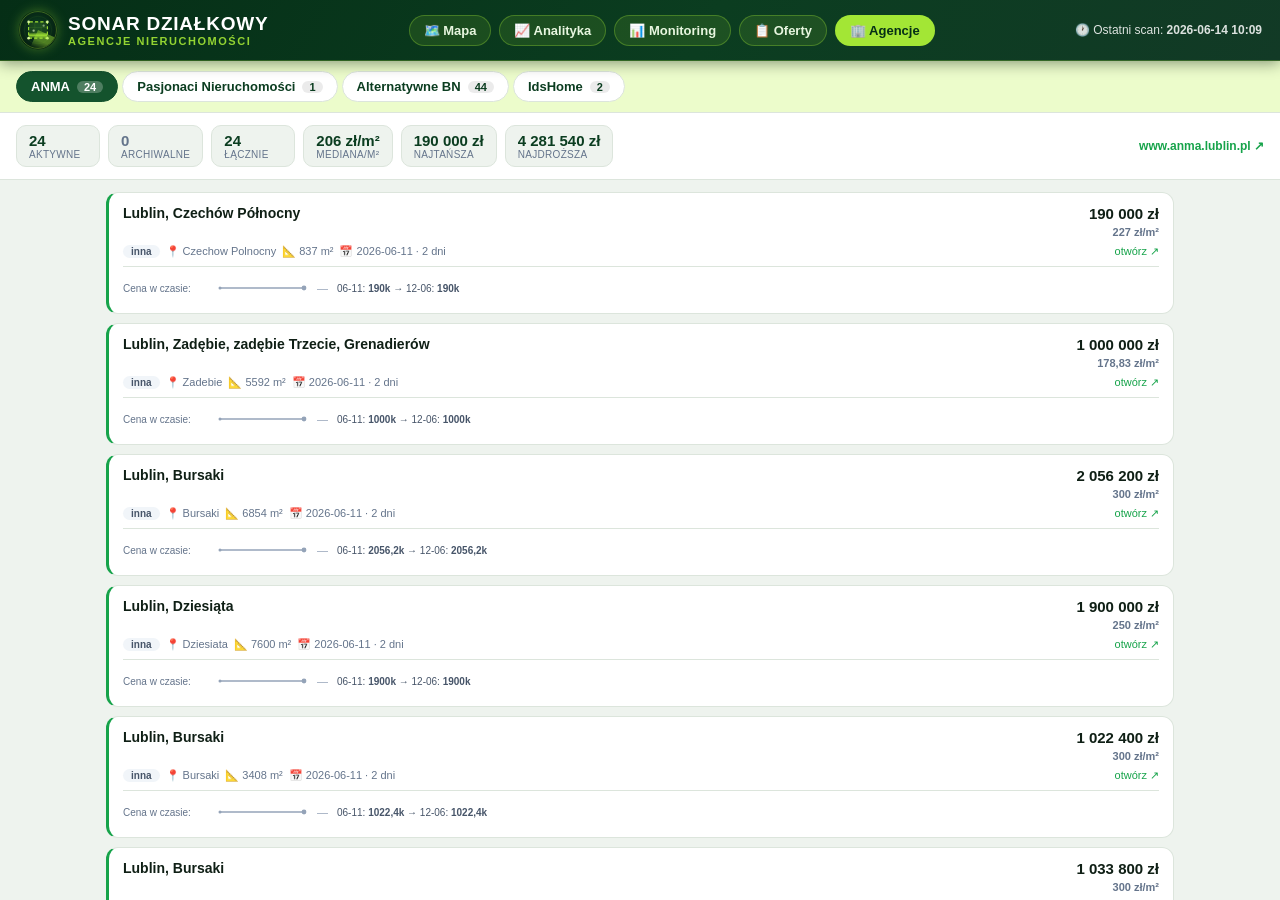
==== docs/agencje.html @ 2b039e90 "feat: strona Agencje + skala ceny/m² 10 stopni (zielony→fioletowy) Agencje: - docs/agencje.html (wzó" ====
<!DOCTYPE html>
<html lang="pl">
<head>
<meta charset="UTF-8">
<meta name="viewport" content="width=device-width, initial-scale=1.0">
<title>SONAR DZIAŁKOWY — Agencje</title>
<link rel="icon" type="image/svg+xml" href="favicon.svg?v=2">
<link rel="stylesheet" href="assets/style.css?v=2">
<style>
.ag-wrap{flex:1;overflow:auto;width:100%}
/* zakładki agencji */
.ag-tabs{display:flex;gap:4px;flex-wrap:wrap;padding:10px 16px;background:var(--lime-soft);border-bottom:1px solid var(--line)}
.ag-tab{cursor:pointer;border:1px solid var(--line);background:#fff;border-radius:999px;padding:7px 14px;font-size:13px;font-weight:700;color:var(--green-800);display:flex;align-items:center;gap:7px}
.ag-tab.active{background:var(--green-700);color:#fff;border-color:var(--green-700)}
.ag-tab .badge-cnt{background:rgba(0,0,0,.08);border-radius:999px;padding:0 7px;font-size:11px}
.ag-tab.active .badge-cnt{background:rgba(255,255,255,.25)}
/* statsbar */
.ag-stats{display:flex;gap:8px;flex-wrap:wrap;align-items:center;padding:12px 16px;border-bottom:1px solid var(--line);background:#fff}
.stat{display:flex;flex-direction:column;background:var(--bg);border:1px solid var(--line);border-radius:10px;padding:6px 12px;min-width:84px}
.stat .v{font-size:15px;font-weight:800;color:var(--green-800)}
.stat .v.dim{color:var(--muted)}
.stat .l{font-size:10px;color:var(--muted);text-transform:uppercase;letter-spacing:.03em}
.ag-link{margin-left:auto;font-size:12px;color:var(--green-600);text-decoration:none;font-weight:600}
.ag-link:hover{text-decoration:underline}
/* lista */
.ag-list{padding:12px 16px;max-width:1100px;margin:0 auto}
.of{background:#fff;border:1px solid var(--line);border-radius:12px;padding:12px 14px;margin-bottom:9px;border-left:3px solid var(--green-600)}
.of.inactive{opacity:.62;border-left-color:#cbd5e1}
.of-top{display:flex;justify-content:space-between;gap:10px;align-items:flex-start}
.of-t{font-size:14px;font-weight:700;color:var(--ink)}
.of-price{font-size:15px;font-weight:800;white-space:nowrap;text-align:right}
.of-meta{display:flex;gap:6px;flex-wrap:wrap;align-items:center;margin-top:6px}
.badge{font-size:10px;padding:1px 8px;border-radius:999px;font-weight:700;white-space:nowrap}
.b-type{background:#f1f5f9;color:#475569}
.b-dup{background:#ede9fe;color:#5b21b6}
.b-inact{background:#f1f5f9;color:#64748b;border:1px solid var(--line)}
.b-new{background:#dc2626;color:#fff}
.meta-txt{font-size:11px;color:var(--muted)}
.of-link{font-size:11px;color:var(--green-600);text-decoration:none;margin-left:auto}
.of-link:hover{text-decoration:underline}
.trend-up{color:#dc2626;font-weight:700}.trend-down{color:#16a34a;font-weight:700}.trend-flat{color:#94a3b8}
.hist-row{display:flex;align-items:center;gap:9px;margin-top:8px;padding-top:8px;border-top:1px solid var(--line)}
.hist-lbl{font-size:10px;color:var(--muted);width:84px;flex-shrink:0}
.hist-list{font-size:10px;color:#475569}
.divider{display:flex;align-items:center;gap:10px;margin:14px 0 8px}
.divider .line{flex:1;height:1px;background:var(--line)}
.divider span{font-size:11px;color:var(--muted);font-weight:600}
.empty{padding:40px;text-align:center;color:var(--muted)}
#ag-loading{padding:60px;text-align:center;color:var(--muted)}
@media(max-width:600px){.of-t{font-size:13px}}
</style>
</head>
<body>
<div id="app">
  <header class="header">
    <h1><span class="sonar-logo"></span><span>SONAR DZIAŁKOWY<span class="sub">agencje nieruchomości</span></span></h1>
    <nav class="header-nav">
      <a href="index.html">🗺️ Mapa</a>
      <a href="analytics.html">📈 Analityka</a>
      <a href="monitoring.html">📊 Monitoring</a>
      <a href="oferty.html">📋 Oferty</a>
      <a href="agencje.html" class="active">🏢 Agencje</a>
    </nav>
    <div class="header-meta">🕐 Ostatni scan: <strong id="last-scan">—</strong></div>
  </header>

  <div class="ag-wrap">
    <div id="ag-loading">⏳ Ładowanie danych agencji…</div>
    <div id="ag-main" style="display:none">
      <div class="ag-tabs" id="ag-tabs"></div>
      <div class="ag-stats" id="ag-stats"></div>
      <div class="ag-list" id="ag-list"></div>
    </div>
  </div>
</div>

<script src="assets/logo.js"></script>
<script>
const TODAY=new Date().toISOString().slice(0,10);
let DATA=null, CURRENT=null;

const PLN=n=>n==null?'—':n.toLocaleString('pl-PL')+' zł';
const PERM2=n=>n==null?'—':n.toLocaleString('pl-PL')+' zł/m²';
const AREA=n=>n==null?'—':n.toLocaleString('pl-PL')+' m²';
const dnum=d=>{const[y,m,da]=d.split('-').map(Number);return Date.UTC(y,m-1,da);};
function esc(s){return String(s==null?'':s).replace(/[&<>"]/g,m=>({'&':'&amp;','<':'&lt;','>':'&gt;','"':'&quot;'}[m]));}

function timeline(o){
  const start=(o.first_seen||'').slice(0,10);
  const ch=(o.price_changes||[]).filter(c=>c.changed_at&&c.new_price!=null);
  const initial=ch.length?ch[0].old_price:((o.price_history&&o.price_history.length)?o.price_history[0]:o.price);
  let tl=[]; if(start)tl.push({d:start,p:initial});
  ch.forEach(c=>tl.push({d:c.changed_at.slice(0,10),p:c.new_price}));
  if(!tl.length)tl=[{d:start||TODAY,p:o.price}];
  const endD=o.active?TODAY:((o.last_seen||'').slice(0,10)||TODAY);
  if(endD>tl.at(-1).d)tl.push({d:endD,p:o.price});
  return tl;
}
function spark(tl,w=92,h=26){
  if(tl.length<2)return `<svg width="${w}" height="${h}"><circle cx="${w/2}" cy="${h/2}" r="2.2" fill="#94a3b8"/></svg>`;
  const xs=tl.map(p=>dnum(p.d)),ys=tl.map(p=>p.p);
  const x0=Math.min(...xs),x1=Math.max(...xs),y0=Math.min(...ys),y1=Math.max(...ys);
  const sx=v=>x1===x0?w/2:4+(v-x0)/(x1-x0)*(w-8);
  const sy=v=>y1===y0?h/2:h-4-(v-y0)/(y1-y0)*(h-8);
  let d='';tl.forEach((p,i)=>{const X=sx(xs[i]),Y=sy(p.p);d+=(i===0?`M${X} ${Y}`:`H${X} V${Y}`);});
  const col=tl.at(-1).p<tl[0].p?'#16a34a':tl.at(-1).p>tl[0].p?'#dc2626':'#94a3b8';
  return `<svg width="${w}" height="${h}" viewBox="0 0 ${w} ${h}" style="flex-shrink:0"><path d="${d}" fill="none" stroke="${col}" stroke-width="1.6" stroke-linejoin="round"/>${tl.map((p,i)=>`<circle cx="${sx(xs[i])}" cy="${sy(p.p)}" r="${i===tl.length-1?2.4:1.5}" fill="${col}"/>`).join('')}</svg>`;
}
function alsoAtTxt(o){
  if(!o.also_at)return '';
  const labels={olx:'OLX',otodom:'Otodom',adresowo:'Adresowo'};
  const arr=Array.isArray(o.also_at)?o.also_at:[o.also_at];
  const srcs=[...new Set(arr.map(x=>(typeof x==='string'?x:x.source||'').split(':')[0]).filter(Boolean))]
    .map(s=>labels[s]||s);
  return srcs.length?`<span class="badge b-dup">też na: ${srcs.join(', ')}</span>`:
    (o.duplicate_of?'<span class="badge b-dup">duplikat portalu</span>':'');
}

function offerCard(o){
  const tl=timeline(o);
  const delta=tl.length>1?tl.at(-1).p-tl[0].p:0;
  const trend=delta<0?`<span class="trend-down">▼ ${PLN(Math.abs(delta))}</span>`:delta>0?`<span class="trend-up">▲ ${PLN(Math.abs(delta))}</span>`:'<span class="trend-flat">—</span>';
  const histList=tl.length>1?tl.map(p=>`${p.d.slice(5)}: <b>${(p.p/1000).toLocaleString('pl-PL')}k</b>`).join(' → '):'';
  return `<div class="of ${o.active?'':'inactive'}">
    <div class="of-top">
      <span class="of-t">${esc(o.title||'—')}</span>
      <span class="of-price">${PLN(o.price)}<br><span class="meta-txt">${PERM2(o.price_per_m2)}</span></span>
    </div>
    <div class="of-meta">
      <span class="badge b-type">${esc(o.plot_type||'inna')}</span>
      ${o.district?`<span class="meta-txt">📍 ${esc(o.district)}</span>`:''}
      <span class="meta-txt">📐 ${AREA(o.area_m2)}</span>
      ${alsoAtTxt(o)}
      ${o.active?'':'<span class="badge b-inact">nieaktywna</span>'}
      <span class="meta-txt">📅 ${(o.first_seen||'—').slice(0,10)}${!o.active&&o.last_seen?' → '+o.last_seen.slice(0,10):''} · ${o.days_active||0} dni</span>
      <a class="of-link" href="${esc(o.url)}" target="_blank" rel="noopener">otwórz ↗</a>
    </div>
    <div class="hist-row"><span class="hist-lbl">Cena w czasie:</span>${spark(tl)} <span style="font-size:11px">${trend}</span>
      ${histList?`<span class="hist-list">${histList}</span>`:'<span class="hist-list" style="color:#cbd5e1">brak zmian ceny</span>'}</div>
  </div>`;
}

function renderAgency(key){
  CURRENT=key;
  const a=DATA.agencies[key];
  // tabs
  document.getElementById('ag-tabs').innerHTML=DATA.agency_keys.map(k=>{
    const ag=DATA.agencies[k];
    return `<div class="ag-tab ${k===key?'active':''}" onclick="renderAgency('${k}')">${esc(ag.name)}<span class="badge-cnt">${ag.stats.active}</span></div>`;
  }).join('');
  // stats
  const s=a.stats;
  const stat=(v,l,dim)=>`<div class="stat"><span class="v ${dim?'dim':''}">${v}</span><span class="l">${l}</span></div>`;
  document.getElementById('ag-stats').innerHTML=
    stat(s.active,'aktywne')+stat(s.inactive,'archiwalne',true)+stat(s.total,'łącznie')
    +(s.median_per_m2!=null?stat(PERM2(s.median_per_m2),'mediana/m²'):'')
    +(s.min_price!=null?stat(PLN(s.min_price),'najtańsza'):'')
    +(s.max_price!=null?stat(PLN(s.max_price),'najdroższa'):'')
    +`<a class="ag-link" href="${esc(a.url)}" target="_blank" rel="noopener">${esc((a.url||'').replace('https://','').replace(/\/$/,''))} ↗</a>`;
  // list
  const active=a.offers.filter(o=>o.active), arch=a.offers.filter(o=>!o.active);
  let html='';
  if(!a.offers.length)html='<div class="empty">📭 Brak ofert tej agencji w bazie.</div>';
  else{
    html+=active.map(offerCard).join('');
    if(arch.length){
      html+=`<div class="divider"><div class="line"></div><span>archiwalne (${arch.length})</span><div class="line"></div></div>`;
      html+=arch.map(offerCard).join('');
    }
  }
  document.getElementById('ag-list').innerHTML=html;
  if(history.replaceState)history.replaceState(null,'','#'+key);
}

async function load(){
  try{
    const res=await fetch('agency_data.json?v='+Date.now());
    if(!res.ok)throw new Error('HTTP '+res.status);
    DATA=await res.json();
    document.getElementById('last-scan').textContent=(DATA.last_scan||DATA.generated_at||'—').slice(0,16).replace('T',' ');
    document.getElementById('ag-loading').style.display='none';
    document.getElementById('ag-main').style.display='block';
    const hash=location.hash.slice(1);
    const start=DATA.agencies[hash]?hash:DATA.agency_keys[0];
    renderAgency(start);
  }catch(e){
    document.getElementById('ag-loading').innerHTML='❌ Błąd ładowania agency_data.json: '+e.message
      +'<br><small>Plik powstaje przy skanie / uruchomieniu agency_generator.py</small>';
  }
}
load();
</script>
</body>
</html>
---- docs/assets/style.css ----
:root {
    --ink: #0f1f15;
    --bg: #eef3ee;
    --card: #ffffff;
    --line: #dce5dc;
    --green-900: #052e16;
    --green-800: #0b3d20;
    --green-700: #14532d;
    --green-600: #16a34a;
    --lime: #a3e635;
    --lime-soft: #ecfccb;
    --muted: #64748b;
}

* { margin: 0; padding: 0; box-sizing: border-box; }

body {
    font-family: 'Segoe UI', -apple-system, BlinkMacSystemFont, Roboto, sans-serif;
    background: var(--bg);
    color: var(--ink);
}

#app { display: flex; flex-direction: column; height: 100vh; }

/* ===== Header ===== */
.header {
    background: linear-gradient(120deg, var(--green-900) 0%, var(--green-800) 55%, #123a26 100%);
    color: white;
    padding: 10px 18px;
    display: flex;
    align-items: center;
    justify-content: space-between;
    flex-wrap: wrap;
    gap: 10px;
    box-shadow: 0 2px 14px rgba(2, 22, 10, 0.45);
    z-index: 1001;
    border-bottom: 1px solid rgba(163, 230, 53, 0.25);
}
.header h1 {
    font-size: 19px;
    font-weight: 800;
    letter-spacing: 0.04em;
    display: flex;
    align-items: center;
    gap: 10px;
}
.header h1 .sub {
    font-size: 11px;
    font-weight: 600;
    color: var(--lime);
    letter-spacing: 0.14em;
    display: block;
    text-transform: uppercase;
    opacity: 0.9;
}
.sonar-logo { display: inline-flex; filter: drop-shadow(0 0 6px rgba(163,230,53,0.35)); }

.header-nav { display: flex; gap: 8px; flex-wrap: wrap; align-items: center; }
.header-nav a {
    color: #e7f6df;
    text-decoration: none;
    background: rgba(163, 230, 53, 0.12);
    border: 1px solid rgba(163, 230, 53, 0.3);
    padding: 7px 14px;
    border-radius: 999px;
    font-weight: 600;
    font-size: 13px;
    transition: background 0.2s, transform 0.15s;
}
.header-nav a:hover { background: rgba(163, 230, 53, 0.28); transform: translateY(-1px); }
.header-nav a.active { background: var(--lime); color: var(--green-900); }
.header-meta { font-size: 12px; opacity: 0.85; }

/* ===== Layout ===== */
.main-container { display: flex; flex: 1; overflow: hidden; }
#map { flex: 1; z-index: 1; }

.sidebar {
    width: 308px;
    background: var(--bg);
    overflow-y: auto;
    border-left: 1px solid var(--line);
    display: flex;
    flex-direction: column;
    gap: 10px;
    padding: 10px;
}

.sidebar-stats {
    background: linear-gradient(135deg, var(--green-900), var(--green-700));
    color: #e7f6df;
    border-radius: 14px;
    padding: 12px 14px;
    box-shadow: 0 4px 12px rgba(2, 22, 10, 0.25);
}
.stat-item { display: flex; justify-content: space-between; font-size: 13px; padding: 3px 0; }
.stat-label { opacity: 0.8; }
.stat-value { font-weight: 800; color: var(--lime); }

.filters-container { display: flex; flex-direction: column; gap: 10px; }
.filter-group {
    background: var(--card);
    border: 1px solid var(--line);
    border-radius: 14px;
    padding: 12px 14px;
    box-shadow: 0 1px 4px rgba(15, 31, 21, 0.06);
}
.filter-group h3 {
    font-size: 12px;
    text-transform: uppercase;
    letter-spacing: 0.08em;
    color: var(--green-700);
    margin-bottom: 8px;
}
.filter-group label { display: block; font-size: 13px; padding: 3px 0; cursor: pointer; }
.filter-group input[type="number"] {
    width: 108px; padding: 4px 8px;
    border: 1px solid var(--line); border-radius: 8px;
}
.filter-group select {
    width: 100%; padding: 6px 8px;
    border: 1px solid var(--line); border-radius: 8px;
    background: white; font-size: 13px;
}
.count { color: #94a3b8; font-size: 12px; }

.src-badge { display: inline-block; padding: 1px 9px; border-radius: 999px; font-size: 11px; font-weight: 700; color: white; }
.src-olx { background: #0284c7; }
.src-otodom { background: #65a30d; }
.src-adresowo { background: #e11d48; }

/* miniatury kształtów pinezek w warstwach */
.shape-pin, .shape-square {
    display: inline-block; width: 13px; height: 13px; margin-right: 4px; vertical-align: -2px;
}
.shape-pin { background: var(--green-600); border-radius: 50% 50% 50% 0; transform: rotate(-45deg); border: 1.5px solid white; box-shadow: 0 0 0 1px #cbd5e1; }
.shape-square { background: var(--green-600); border: 1.5px dashed white; box-shadow: 0 0 0 1px #cbd5e1; }
.shape-inactive { background: #9ca3af; }

.agency-group { background: #fffbeb; border-color: #fcd34d; }
.agency-group h3 { color: #92400e; }
#agency-filters { margin-left: 10px; }
#agency-filters label { border-left: 2px solid #fcd34d; padding-left: 8px; margin: 2px 0; }

.legend-row { display: flex; align-items: center; gap: 8px; font-size: 12px; padding: 2px 0; }
.legend-dot { width: 14px; height: 14px; border-radius: 50%; flex-shrink: 0; border: 1px solid rgba(0,0,0,0.25); }
.legend-note { font-size: 11px; color: var(--muted); margin-top: 8px; line-height: 1.55; }
.type-swatch { display: inline-block; width: 22px; height: 11px; border-radius: 3px; vertical-align: -1px; border: 1px solid rgba(0,0,0,0.15); }

/* ===== Popup ===== */
.leaflet-popup-content-wrapper { border-radius: 14px; }
.leaflet-popup-content { margin: 12px 14px; min-width: 250px; }
.popup-title { font-weight: 700; font-size: 14px; margin-bottom: 6px; line-height: 1.3; }
.popup-price { font-size: 17px; font-weight: 800; color: var(--green-700); }
.popup-meta { font-size: 12px; color: #4b5563; margin: 6px 0; line-height: 1.6; }
.popup-desc { font-size: 12px; color: var(--muted); max-height: 110px; overflow-y: auto; margin: 6px 0; border-top: 1px solid #e5e7eb; padding-top: 6px; white-space: pre-line; }
.popup-img { width: 100%; max-height: 130px; object-fit: cover; border-radius: 10px; margin-bottom: 6px; }
.popup-links a {
    display: inline-block; margin-right: 8px; margin-top: 4px; padding: 6px 14px;
    background: var(--green-600); color: white; border-radius: 999px;
    text-decoration: none; font-size: 12px; font-weight: 700;
}
.popup-links a.secondary { background: #0284c7; }
.trend-down { color: #16a34a; font-weight: 700; }
.trend-up { color: #dc2626; font-weight: 700; }
.badge-new { display: inline-block; background: #dc2626; color: white; border-radius: 999px; padding: 0 7px; font-size: 10px; font-weight: 700; vertical-align: middle; }

/* markery divIcon nie mogą mieć tła Leafleta */
.pin-marker, .square-marker { background: transparent; border: none; }

/* ===== Oferty bez GPS ===== */
#unlocalised-bar { text-align: center; padding: 8px; background: #fef9c3; border-top: 1px solid #fde047; cursor: pointer; font-size: 13px; color: #854d0e; }
#unlocalised-section { padding: 12px 20px; background: #fefce8; border-top: 2px solid #eab308; max-height: 320px; overflow-y: auto; }
#unlocalised-grid { display: grid; grid-template-columns: repeat(auto-fill, minmax(280px, 1fr)); gap: 10px; }
.unloc-card { background: white; border: 1px solid #fde047; border-radius: 10px; padding: 10px; font-size: 12px; }
.unloc-card a { color: var(--green-700); font-weight: 700; text-decoration: none; }

@media (max-width: 800px) {
    .main-container { flex-direction: column; }
    .sidebar { width: 100%; max-height: 45vh; border-left: none; border-top: 1px solid var(--line); order: 2; }
    #map { min-height: 55vh; }
    .header h1 { font-size: 16px; }
}

/* ===== Podstrony (monitoring / analityka) ===== */
.page-body { background: var(--bg); min-height: 100vh; display: block; }
.page-content { max-width: 1180px; margin: 0 auto; padding: 18px; }
.cards-row { display: grid; grid-template-columns: repeat(auto-fit, minmax(190px, 1fr)); gap: 12px; margin-bottom: 18px; }
.kpi-card {
    background: linear-gradient(135deg, var(--green-900), var(--green-700));
    color: #e7f6df; border-radius: 14px; padding: 14px 16px;
    box-shadow: 0 4px 12px rgba(2, 22, 10, 0.22);
}
.kpi-card h3 { font-size: 11px; text-transform: uppercase; letter-spacing: 0.08em; opacity: 0.75; margin-bottom: 6px; }
.kpi-card .kpi-value { font-size: 24px; font-weight: 800; color: var(--lime); }
.kpi-card .kpi-sub { font-size: 11px; opacity: 0.7; margin-top: 2px; }
.chart-card {
    background: var(--card); border: 1px solid var(--line); border-radius: 14px;
    padding: 16px; margin-bottom: 16px; box-shadow: 0 1px 4px rgba(15, 31, 21, 0.06);
}
.chart-card h2 { font-size: 15px; color: var(--green-700); margin-bottom: 10px; }
.chart-wrap { position: relative; height: 280px; }
table.scan-table { width: 100%; border-collapse: collapse; font-size: 12px; }
table.scan-table th, table.scan-table td { padding: 6px 8px; text-align: left; border-bottom: 1px solid var(--line); }
table.scan-table th { color: var(--green-700); text-transform: uppercase; font-size: 10px; letter-spacing: 0.06em; }
table.scan-table tr:hover td { background: var(--lime-soft); }
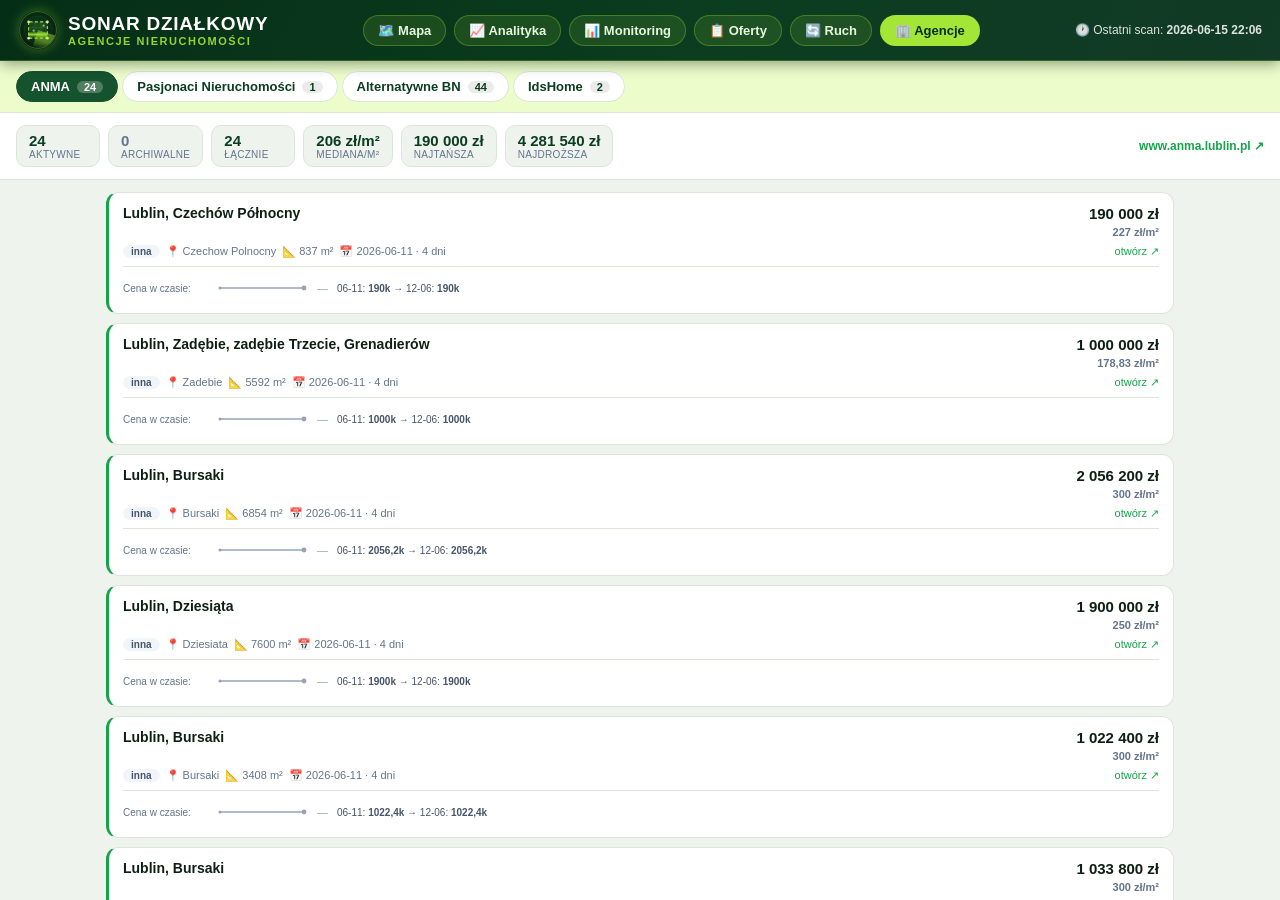
==== commit e87f4b6b: "feat(zmiany): podstrona „🔄 Ruch" — nowe vs zniknięte oferty + pinezka do mapy Dwukolumnowy widok doc" ====
--- a/docs/agencje.html
+++ b/docs/agencje.html
@@ -59,6 +59,7 @@
       <a href="analytics.html">📈 Analityka</a>
       <a href="monitoring.html">📊 Monitoring</a>
       <a href="oferty.html">📋 Oferty</a>
+      <a href="zmiany.html">🔄 Ruch</a>
       <a href="agencje.html" class="active">🏢 Agencje</a>
     </nav>
     <div class="header-meta">🕐 Ostatni scan: <strong id="last-scan">—</strong></div>
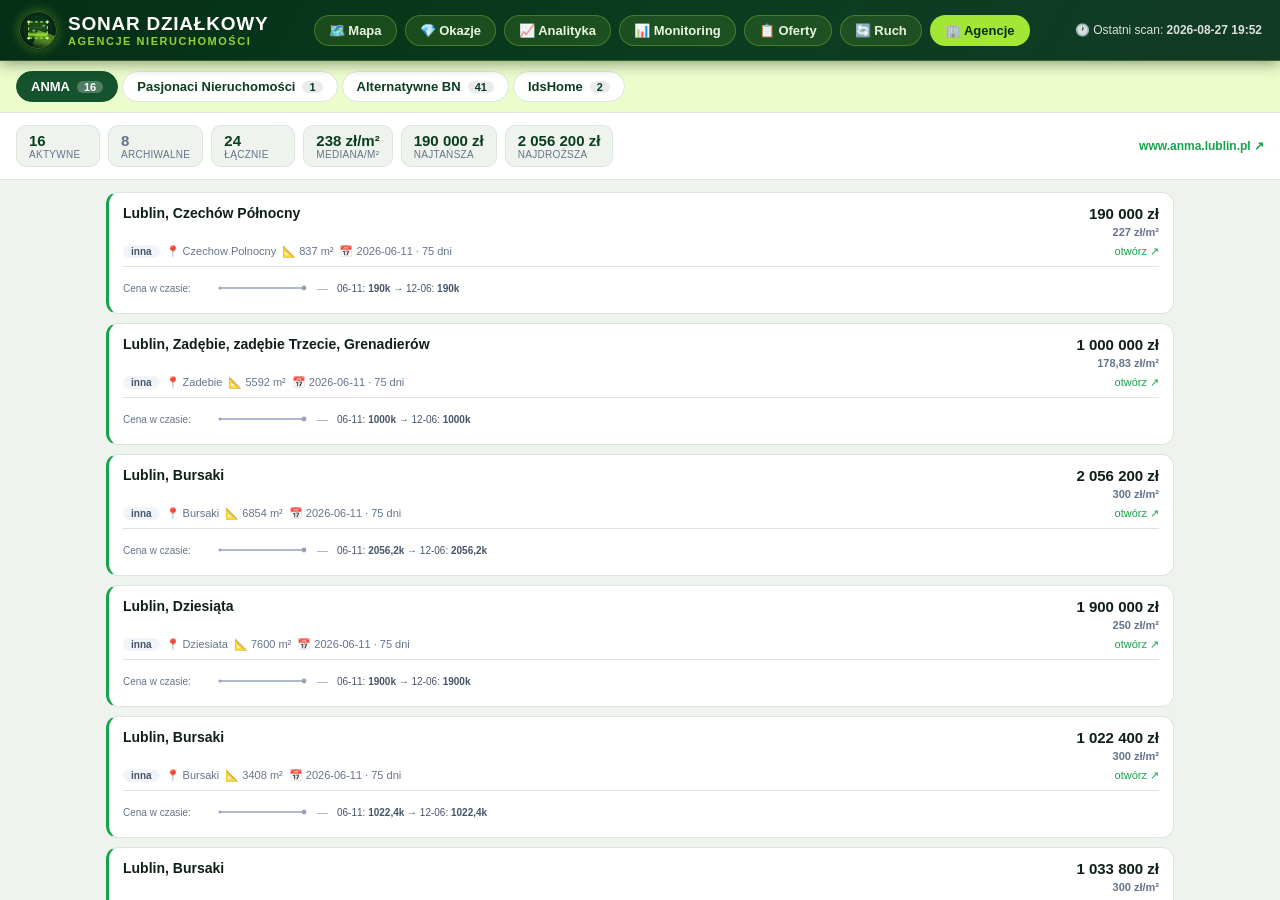
==== commit 6d210ec6: "feat(okazje): podstrona „Okazje" — ranking działek po cenie względem porównywalnych Nowa podstrona d" ====
--- a/docs/agencje.html
+++ b/docs/agencje.html
@@ -56,6 +56,7 @@
     <h1><span class="sonar-logo"></span><span>SONAR DZIAŁKOWY<span class="sub">agencje nieruchomości</span></span></h1>
     <nav class="header-nav">
       <a href="index.html">🗺️ Mapa</a>
+      <a href="okazje.html">💎 Okazje</a>
       <a href="analytics.html">📈 Analityka</a>
       <a href="monitoring.html">📊 Monitoring</a>
       <a href="oferty.html">📋 Oferty</a>
--- a/docs/assets/style.css
+++ b/docs/assets/style.css
@@ -204,3 +204,14 @@
 table.scan-table th, table.scan-table td { padding: 6px 8px; text-align: left; border-bottom: 1px solid var(--line); }
 table.scan-table th { color: var(--green-700); text-transform: uppercase; font-size: 10px; letter-spacing: 0.06em; }
 table.scan-table tr:hover td { background: var(--lime-soft); }
+
+/* FIX 2026-08-24: pasek alarmu o awarii źródła (monitoring) */
+.alert-banner {
+    display: flex; gap: 10px; align-items: flex-start;
+    border-radius: 14px; padding: 12px 16px; margin-bottom: 16px;
+    font-size: 13px; line-height: 1.45;
+    border: 1px solid #fca5a5; background: #fef2f2; color: #7f1d1d;
+}
+.alert-banner.warning { border-color: #fcd34d; background: #fffbeb; color: #78350f; }
+.alert-banner .alert-icon { font-size: 18px; line-height: 1.2; }
+.alert-banner strong { display: block; margin-bottom: 2px; }
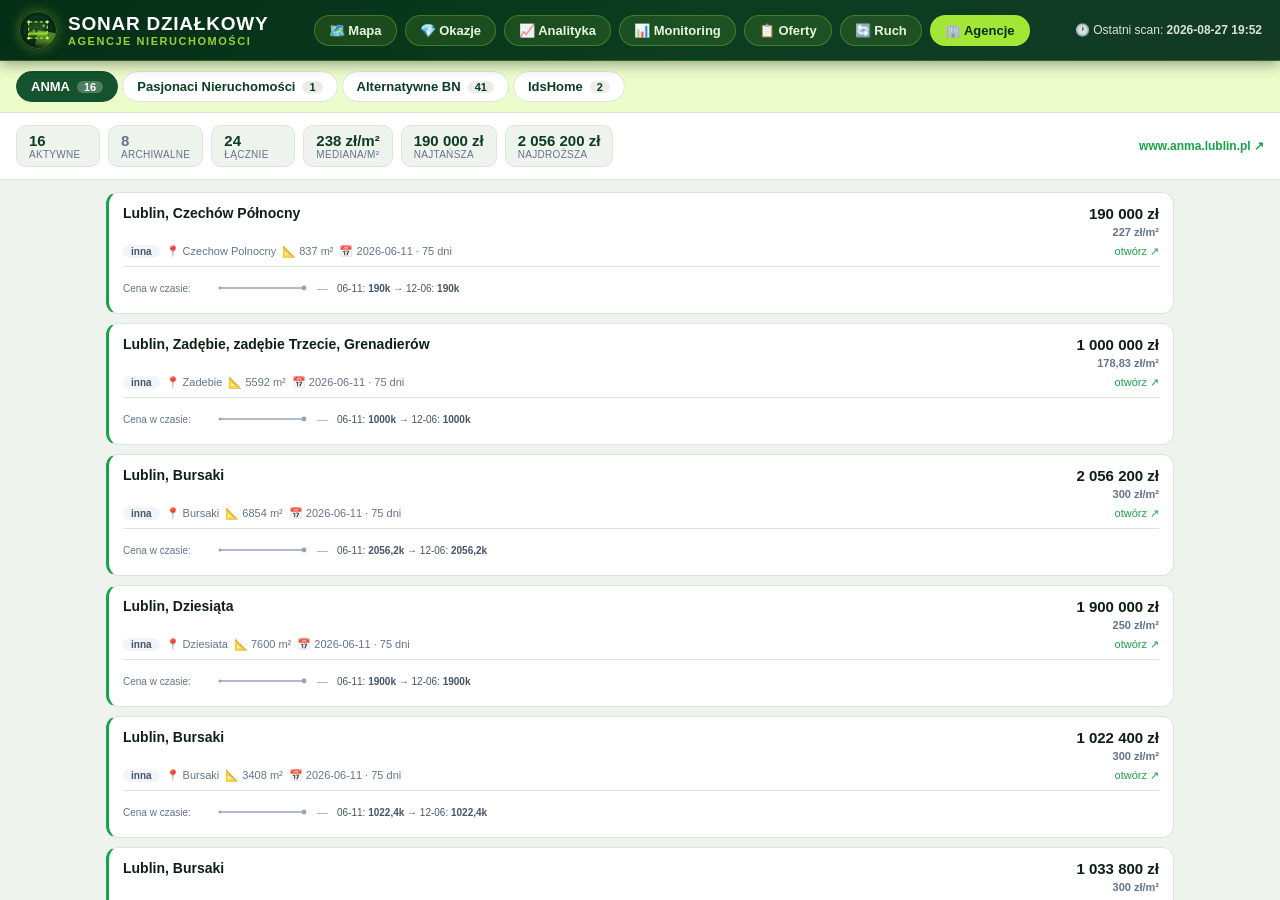
==== commit 25eb7ac0: "feat(map): pasek „ta oferta vs mediana grupy" w dymku + wspólny moduł odniesienia Dymek po kliknięci" ====
--- a/docs/agencje.html
+++ b/docs/agencje.html
@@ -5,7 +5,7 @@
 <meta name="viewport" content="width=device-width, initial-scale=1.0">
 <title>SONAR DZIAŁKOWY — Agencje</title>
 <link rel="icon" type="image/svg+xml" href="favicon.svg?v=2">
-<link rel="stylesheet" href="assets/style.css?v=2">
+<link rel="stylesheet" href="assets/style.css?v=3">
 <style>
 .ag-wrap{flex:1;overflow:auto;width:100%}
 /* zakładki agencji */
--- a/docs/assets/style.css
+++ b/docs/assets/style.css
@@ -161,6 +161,35 @@
     text-decoration: none; font-size: 12px; font-weight: 700;
 }
 .popup-links a.secondary { background: #0284c7; }
+
+/* ===== Pasek „ta oferta vs mediana grupy" =====
+   FIX 2026-08-28: wspólny dla rankingu okazji (docs/okazje.html) i dymka
+   na mapie. Skala 0…1,5 × mediana grupy, fioletowy znacznik na 66,7% = mediana
+   porównywalnych. Liczby dowozi assets/market_ref.js. */
+.rbar { position: relative; height: 8px; border-radius: 999px; background: #eef2f0; overflow: visible; }
+.rbar i { position: absolute; left: 0; top: 0; bottom: 0; border-radius: 999px;
+          background: linear-gradient(90deg, #16a34a, #65a30d); }
+.rbar i.above { background: linear-gradient(90deg, #f59e0b, #dc2626); }
+.rbar i.par { background: linear-gradient(90deg, #94a3b8, #64748b); }
+/* strzałka na krawędzi = oferta wykracza poza skalę (ponad 1,5 × mediany) */
+.rbar i.over::after { content: '›'; position: absolute; right: -9px; top: -6px;
+                      font-size: 15px; font-weight: 800; color: #dc2626; line-height: 1; }
+.rbar u { position: absolute; top: -3px; bottom: -3px; width: 2px; background: #7c3aed; }
+.rbar-note { position: relative; height: 22px; font-size: 10px; color: var(--muted); }
+.rbar-note .l { position: absolute; left: 0; top: 8px; }
+.rbar-note .m { position: absolute; left: 66.7%; transform: translateX(-50%); white-space: nowrap; text-align: center; }
+.rbar-note .m::before { content: '▲'; display: block; color: #7c3aed; line-height: 1; font-size: 8px; }
+
+/* blok odniesienia w dymku mapy */
+.popup-ref { margin: 8px 0 2px; border-top: 1px solid #e5e7eb; padding-top: 7px; }
+.popup-ref .pct { display: inline-block; border-radius: 999px; padding: 2px 9px;
+                  font-size: 11px; font-weight: 700; color: #fff; background: #16a34a; }
+.popup-ref .pct.above { background: #dc2626; }
+.popup-ref .pct.par { background: #64748b; }
+.popup-ref .src { display: block; font-size: 11px; color: var(--muted); margin: 4px 0 5px; line-height: 1.45; }
+.popup-ref .save { font-size: 11px; font-weight: 700; color: #15803d; }
+.popup-ref .odd { font-size: 11px; color: #92400e; background: #fef3c7;
+                  border-radius: 8px; padding: 5px 8px; line-height: 1.45; margin-top: 5px; }
 .trend-down { color: #16a34a; font-weight: 700; }
 .trend-up { color: #dc2626; font-weight: 700; }
 .badge-new { display: inline-block; background: #dc2626; color: white; border-radius: 999px; padding: 0 7px; font-size: 10px; font-weight: 700; vertical-align: middle; }
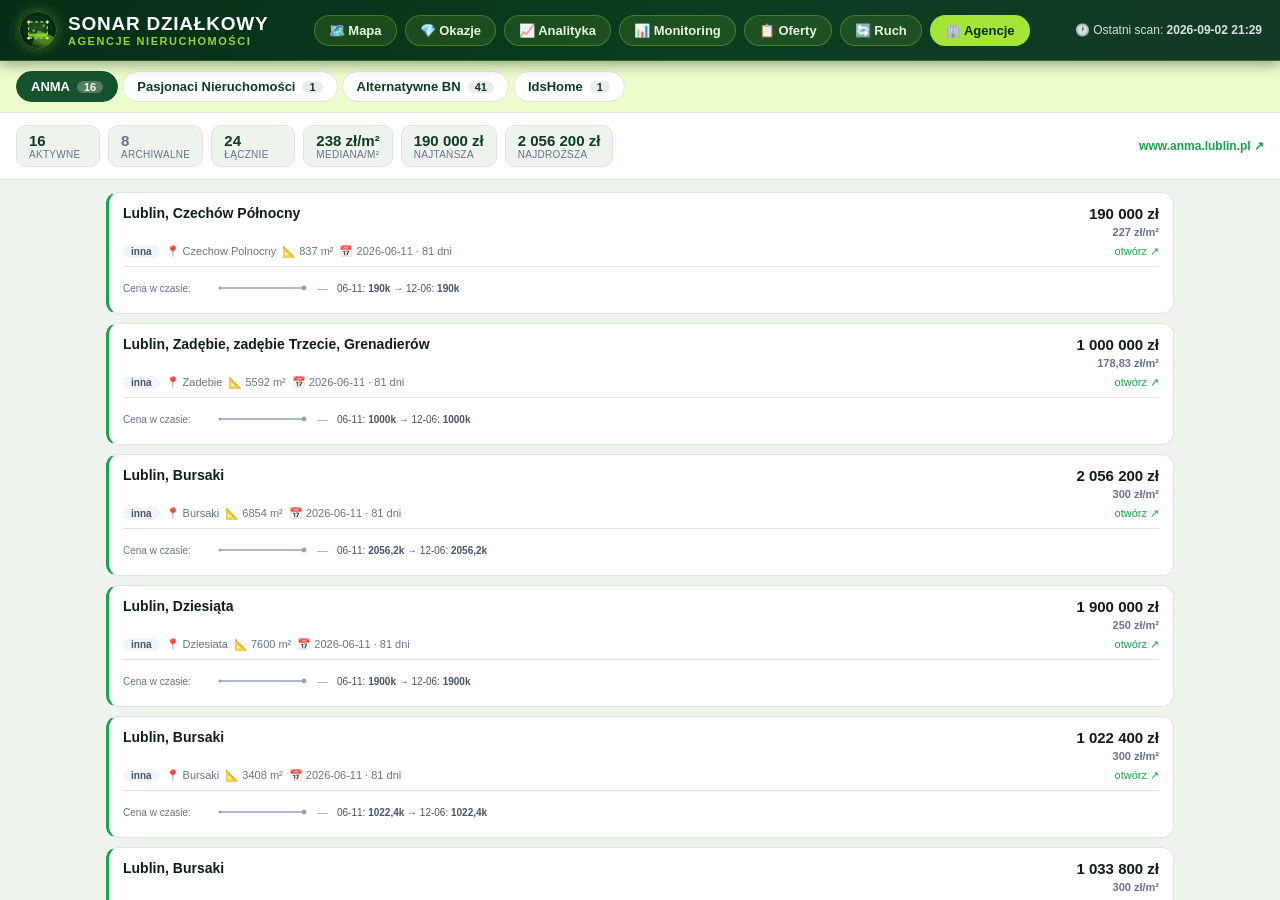
==== commit c482c3c6: "fix(map): pełna karta oferty w dymku stosu (pinezka z liczbą) Stos (kilka ofert pod jednym punktem) " ====
--- a/docs/agencje.html
+++ b/docs/agencje.html
@@ -5,7 +5,7 @@
 <meta name="viewport" content="width=device-width, initial-scale=1.0">
 <title>SONAR DZIAŁKOWY — Agencje</title>
 <link rel="icon" type="image/svg+xml" href="favicon.svg?v=2">
-<link rel="stylesheet" href="assets/style.css?v=3">
+<link rel="stylesheet" href="assets/style.css?v=4">
 <style>
 .ag-wrap{flex:1;overflow:auto;width:100%}
 /* zakładki agencji */
--- a/docs/assets/style.css
+++ b/docs/assets/style.css
@@ -194,6 +194,48 @@
 .trend-up { color: #dc2626; font-weight: 700; }
 .badge-new { display: inline-block; background: #dc2626; color: white; border-radius: 999px; padding: 0 7px; font-size: 10px; font-weight: 700; vertical-align: middle; }
 
+/* ===== Popup stosu (kilka ofert pod jednym punktem) =====
+   FIX 2026-08-31: identyczne współrzędne → jedna pinezka z liczbą, a popup
+   listuje wszystkie oferty spod punktu (wcześniej klikalna była tylko wierzchnia).
+   FIX 2026-09-02: lista to teraz tylko pierwszy widok — klik w wiersz otwiera
+   w tym samym dymku PEŁNĄ kartę oferty (jak przy pojedynczej pinezce). */
+.popup-stack-head { font-weight: 700; font-size: 13px; margin-bottom: 3px; color: #4b5563; }
+.popup-stack-hint { font-size: 11px; color: var(--muted); margin-bottom: 6px; }
+.popup-stack-list { max-height: 300px; overflow-y: auto; }
+.popup-stack-row { display: flex; align-items: center; gap: 2px; border-top: 1px solid #e5e7eb; }
+.popup-stack-row:first-child { border-top: none; }
+/* wiersz jako <button>: klawiatura i czytniki ekranu widzą go jako akcję */
+.stack-row-open { flex: 1; min-width: 0; display: block; text-align: left; font: inherit;
+                  background: none; border: 0; border-radius: 8px; padding: 7px 5px; cursor: pointer; }
+.stack-row-open:hover { background: var(--lime-soft); }
+.stack-row-open:focus-visible { outline: 2px solid var(--green-600); outline-offset: -2px; }
+.stack-row-head { display: block; font-size: 13px; font-weight: 600; line-height: 1.35;
+                  color: var(--green-700); }
+.stack-row-meta { display: block; font-size: 11px; color: var(--muted); margin-top: 2px; }
+.stack-row-ext { flex: none; padding: 4px 6px; font-size: 14px; text-decoration: none;
+                 color: var(--muted); border-radius: 6px; }
+.stack-row-ext:hover { color: var(--green-700); background: var(--lime-soft); }
+.stack-dot { display: inline-block; width: 10px; height: 10px; border-radius: 50%;
+             margin-right: 5px; vertical-align: middle; border: 1px solid rgba(0,0,0,0.25); }
+.stack-inactive { color: #dc2626; font-weight: 700; }
+/* podświetlenie wiersza po wejściu z linku #offer=<id> i po powrocie z karty */
+.stack-row-focus { background: #fef9c3; border-radius: 8px;
+                   box-shadow: 0 0 0 2px #facc15; }
+
+/* nagłówek karty oferty otwartej ze stosu: powrót do listy + strzałki ‹ › */
+.stack-detail-head { display: flex; align-items: center; justify-content: space-between;
+                     gap: 8px; margin-bottom: 8px; padding-bottom: 6px;
+                     border-bottom: 1px solid #e5e7eb; }
+.stack-back { background: none; border: 0; padding: 0; font: inherit; font-size: 12px;
+              font-weight: 700; color: var(--green-700); cursor: pointer; text-align: left; }
+.stack-back:hover { text-decoration: underline; }
+.stack-nav { display: flex; align-items: center; gap: 4px; white-space: nowrap; }
+.stack-nav button { width: 22px; height: 22px; line-height: 1; font-size: 15px; cursor: pointer;
+                    color: #4b5563; background: #f3f4f6; border: 1px solid #e5e7eb;
+                    border-radius: 6px; padding: 0; }
+.stack-nav button:hover { background: var(--lime-soft); color: var(--green-700); }
+.stack-pos { font-size: 11px; color: var(--muted); }
+
 /* markery divIcon nie mogą mieć tła Leafleta */
 .pin-marker, .square-marker { background: transparent; border: none; }
 
